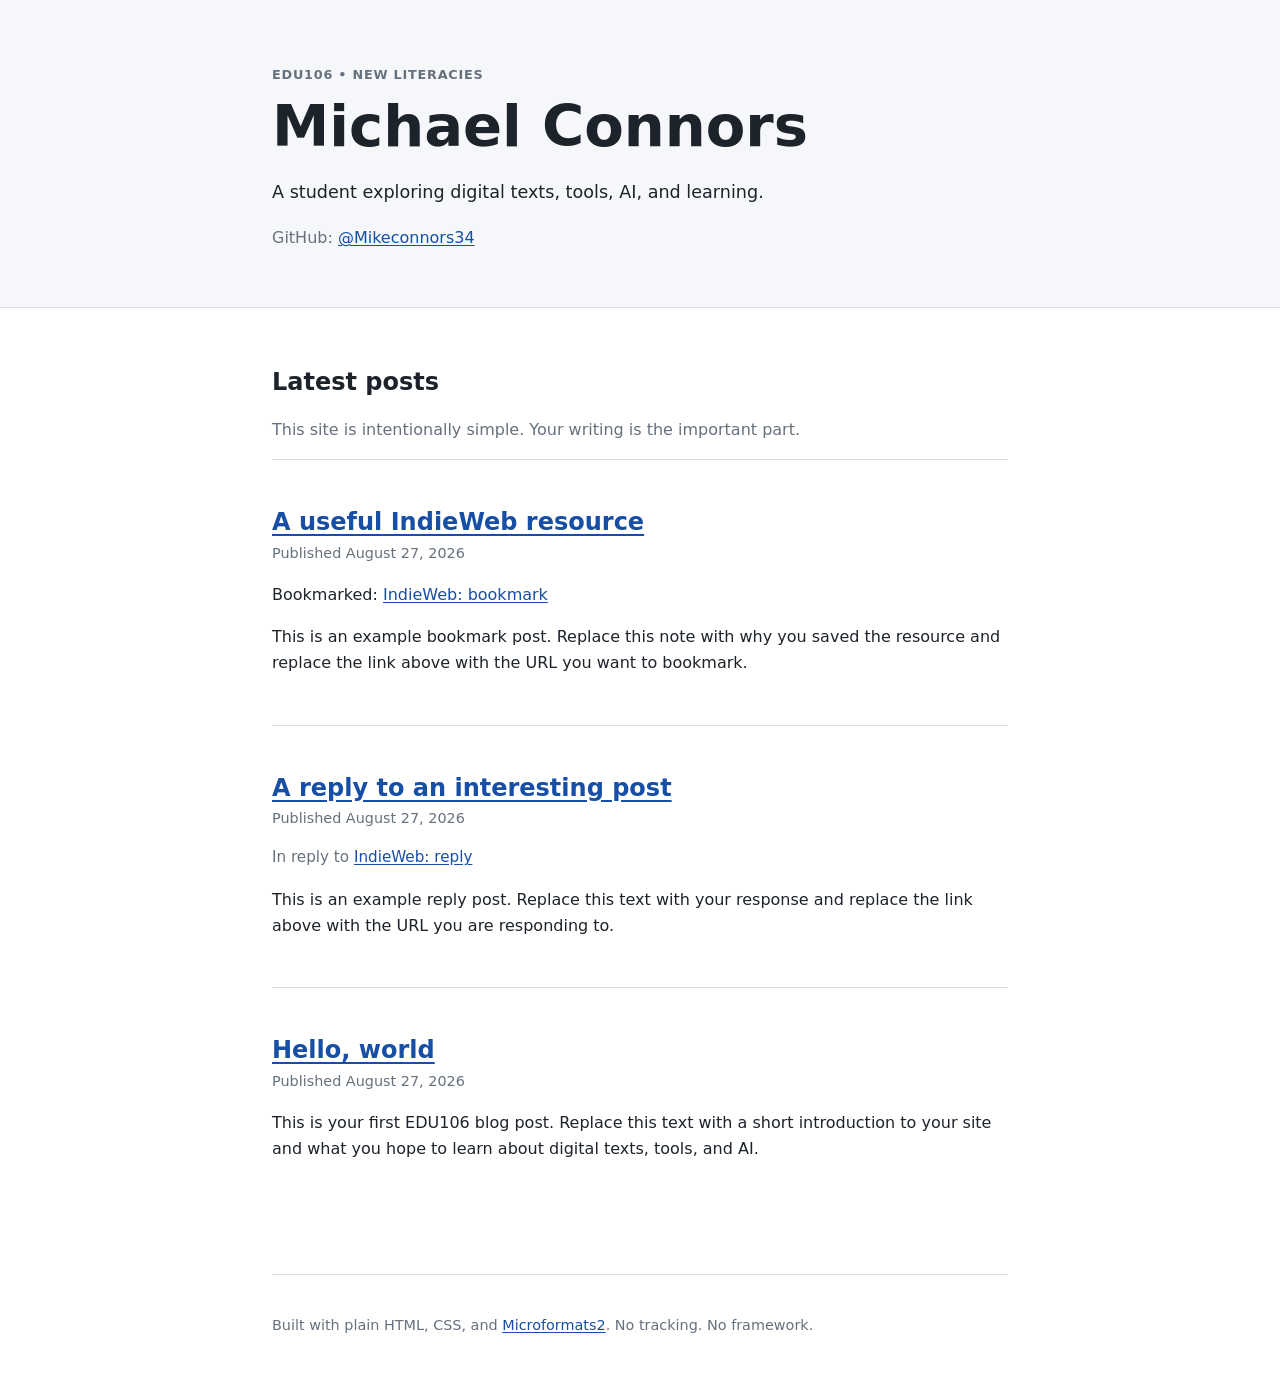
==== index.html @ c44e1bfe "Personalize blog for Michael Connors" ====
<!doctype html>
<html lang="en">
<head>
  <meta charset="utf-8">
  <meta name="viewport" content="width=device-width, initial-scale=1">
  <title>Michael Connors' EDU106 Blog</title>
  <meta name="description" content="Michael Connors' IndieWeb course blog for EDU106.">
  <link rel="stylesheet" href="styles.css">
</head>
<body>
  <header class="site-header h-card">
    <div class="wrap">
      <p class="eyebrow">EDU106 • New Literacies</p>
      <h1><a class="p-name u-url u-uid" href="./">Michael Connors</a></h1>
      <p class="p-note">A student exploring digital texts, tools, AI, and learning.</p>
      <p class="small">GitHub: <a class="u-url" rel="me" href="https://github.com/Mikeconnors34">@Mikeconnors34</a></p>
    </div>
  </header>

  <main class="wrap h-feed">
    <h2 class="p-name">Latest posts</h2>
    <p class="intro">This site is intentionally simple. Your writing is the important part.</p>

    <article class="h-entry post-card">
      <header>
        <h3 class="p-name"><a class="u-url u-uid" rel="bookmark" href="posts/bookmark-example.html">A useful IndieWeb resource</a></h3>
        <p class="meta">Published <time class="dt-published" datetime="2026-08-27">August 27, 2026</time></p>
        <p class="bookmark-context">Bookmarked: <a class="u-bookmark-of" href="https://indieweb.org/bookmark">IndieWeb: bookmark</a></p>
      </header>
      <div class="e-content">
        <p>This is an example bookmark post. Replace this note with why you saved the resource and replace the link above with the URL you want to bookmark.</p>
      </div>
      <p class="p-author h-card visually-hidden"><a class="p-name u-url" href="./">Michael Connors</a></p>
    </article>

    <article class="h-entry post-card">
      <header>
        <h3 class="p-name"><a class="u-url u-uid" rel="bookmark" href="posts/reply-example.html">A reply to an interesting post</a></h3>
        <p class="meta">Published <time class="dt-published" datetime="2026-08-27">August 27, 2026</time></p>
        <p class="reply-context">In reply to <a class="u-in-reply-to" href="https://indieweb.org/reply">IndieWeb: reply</a></p>
      </header>
      <div class="e-content">
        <p>This is an example reply post. Replace this text with your response and replace the link above with the URL you are responding to.</p>
      </div>
      <p class="p-author h-card visually-hidden"><a class="p-name u-url" href="./">Michael Connors</a></p>
    </article>

    <article class="h-entry post-card">
      <header>
        <h3 class="p-name"><a class="u-url u-uid" rel="bookmark" href="posts/hello-world.html">Hello, world</a></h3>
        <p class="meta">Published <time class="dt-published" datetime="2026-08-27">August 27, 2026</time></p>
      </header>
      <div class="e-content">
        <p>This is your first EDU106 blog post. Replace this text with a short introduction to your site and what you hope to learn about digital texts, tools, and AI.</p>
      </div>
      <p class="p-author h-card visually-hidden"><a class="p-name u-url" href="./">Michael Connors</a></p>
    </article>
  </main>

  <footer class="wrap site-footer">
    <p>Built with plain HTML, CSS, and <a href="https://microformats.org/">Microformats2</a>. No tracking. No framework.</p>
  </footer>
</body>
</html>
---- styles.css ----
:root {
  --max: 46rem;
  --text: #1d232a;
  --muted: #66717e;
  --line: #d9dee5;
  --paper: #ffffff;
  --wash: #f5f7fa;
  --link: #174ea6;
}

* { box-sizing: border-box; }
html { font-family: system-ui, -apple-system, BlinkMacSystemFont, "Segoe UI", sans-serif; color: var(--text); background: var(--paper); }
body { margin: 0; line-height: 1.65; }
a { color: var(--link); text-underline-offset: .15em; }
a:hover { text-decoration-thickness: .14em; }
.wrap { width: min(calc(100% - 2rem), var(--max)); margin-inline: auto; }
.site-header { padding: 4rem 0 2.5rem; background: var(--wash); border-bottom: 1px solid var(--line); }
.site-header.compact { padding: 1.25rem 0; }
.eyebrow { margin: 0 0 .4rem; color: var(--muted); font-weight: 700; letter-spacing: .06em; text-transform: uppercase; font-size: .8rem; }
h1, h2, h3 { line-height: 1.2; }
.site-header h1 { margin: 0; font-size: clamp(2rem, 7vw, 3.6rem); }
.site-header h1 a { color: inherit; text-decoration: none; }
.p-note { font-size: 1.1rem; max-width: 35rem; }
.small, .meta, .intro, .site-footer, .reply-context { color: var(--muted); }
main { padding: 2.5rem 0 4rem; }
.post-card { padding: 1.5rem 0 2rem; border-top: 1px solid var(--line); }
.post-card h3 { margin-bottom: .3rem; font-size: 1.5rem; }
.meta { margin-top: 0; font-size: .9rem; }
.reply-context { font-size: .95rem; margin-top: .25rem; }
.full-post { padding-top: 2rem; }
.full-post h1 { font-size: clamp(2rem, 7vw, 3rem); margin-bottom: .4rem; }
.site-footer { border-top: 1px solid var(--line); padding: 1.5rem 0 3rem; font-size: .9rem; }
.visually-hidden { position: absolute !important; width: 1px; height: 1px; padding: 0; margin: -1px; overflow: hidden; clip: rect(0,0,0,0); white-space: nowrap; border: 0; }
@media (prefers-color-scheme: dark) {
  :root { --text: #f2f4f7; --muted: #b6bec9; --line: #38414c; --paper: #14181d; --wash: #1b2026; --link: #9ec1ff; }
}
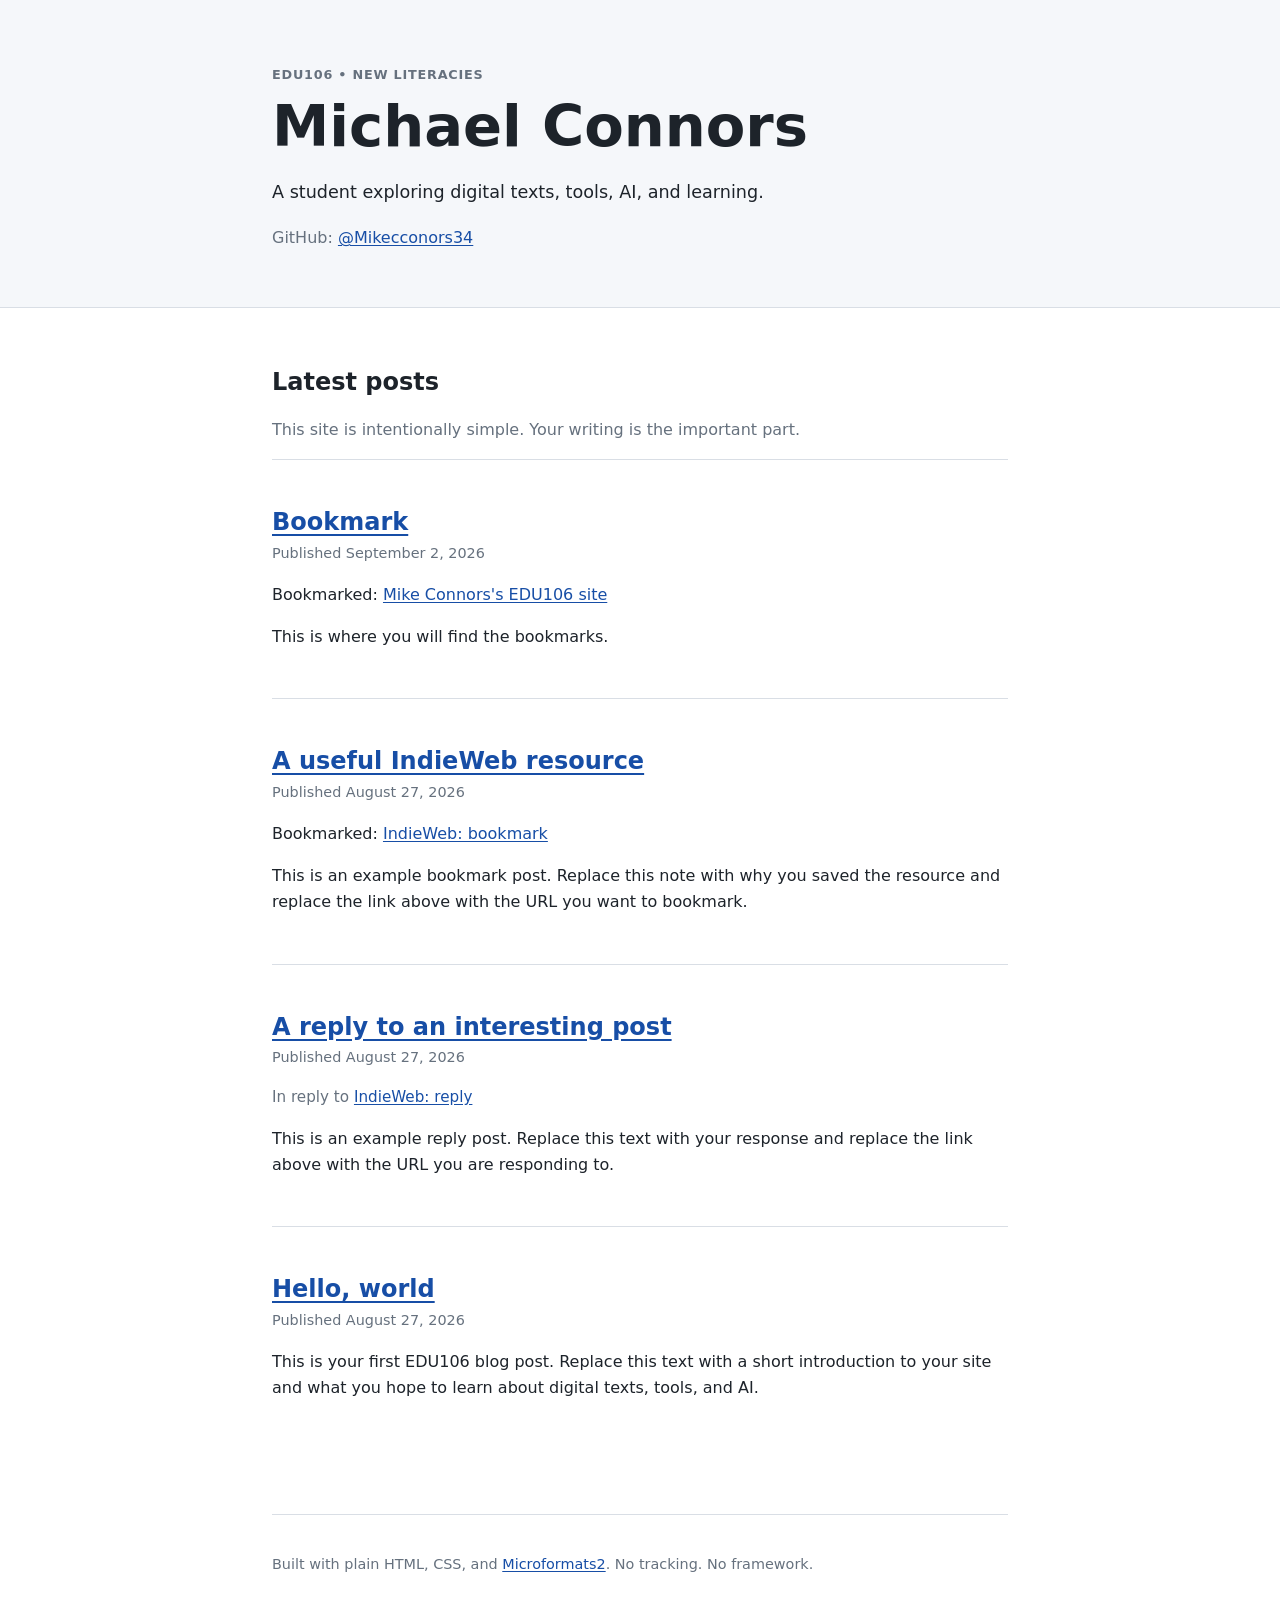
==== commit 92a67b6a: "Add bookmark post" ====
--- a/index.html
+++ b/index.html
@@ -3,8 +3,8 @@
 <head>
   <meta charset="utf-8">
   <meta name="viewport" content="width=device-width, initial-scale=1">
-  <title>Michael Connors' EDU106 Blog</title>
-  <meta name="description" content="Michael Connors' IndieWeb course blog for EDU106.">
+  <title>My EDU106 Blog</title>
+  <meta name="description" content="A lightweight IndieWeb course blog for EDU106.">
   <link rel="stylesheet" href="styles.css">
 </head>
 <body>
@@ -13,13 +13,25 @@
       <p class="eyebrow">EDU106 • New Literacies</p>
       <h1><a class="p-name u-url u-uid" href="./">Michael Connors</a></h1>
       <p class="p-note">A student exploring digital texts, tools, AI, and learning.</p>
-      <p class="small">GitHub: <a class="u-url" rel="me" href="https://github.com/Mikeconnors34">@Mikeconnors34</a></p>
+      <p class="small">GitHub: <a class="u-url" rel="me" href="https://github.com/Mikecconors34">@Mikecconors34</a></p>
     </div>
   </header>
 
   <main class="wrap h-feed">
     <h2 class="p-name">Latest posts</h2>
     <p class="intro">This site is intentionally simple. Your writing is the important part.</p>
+
+    <article class="h-entry post-card">
+      <header>
+        <h3 class="p-name"><a class="u-url u-uid" rel="bookmark" href="posts/bookmark.html">Bookmark</a></h3>
+        <p class="meta">Published <time class="dt-published" datetime="2026-09-02">September 2, 2026</time></p>
+        <p class="bookmark-context">Bookmarked: <a class="u-bookmark-of" href="https://mikeconnors34.github.io/edu106/">Mike Connors's EDU106 site</a></p>
+      </header>
+      <div class="e-content">
+        <p>This is where you will find the bookmarks.</p>
+      </div>
+      <p class="p-author h-card visually-hidden"><a class="p-name u-url" href="./">Michael Connors</a></p>
+    </article>
 
     <article class="h-entry post-card">
       <header>
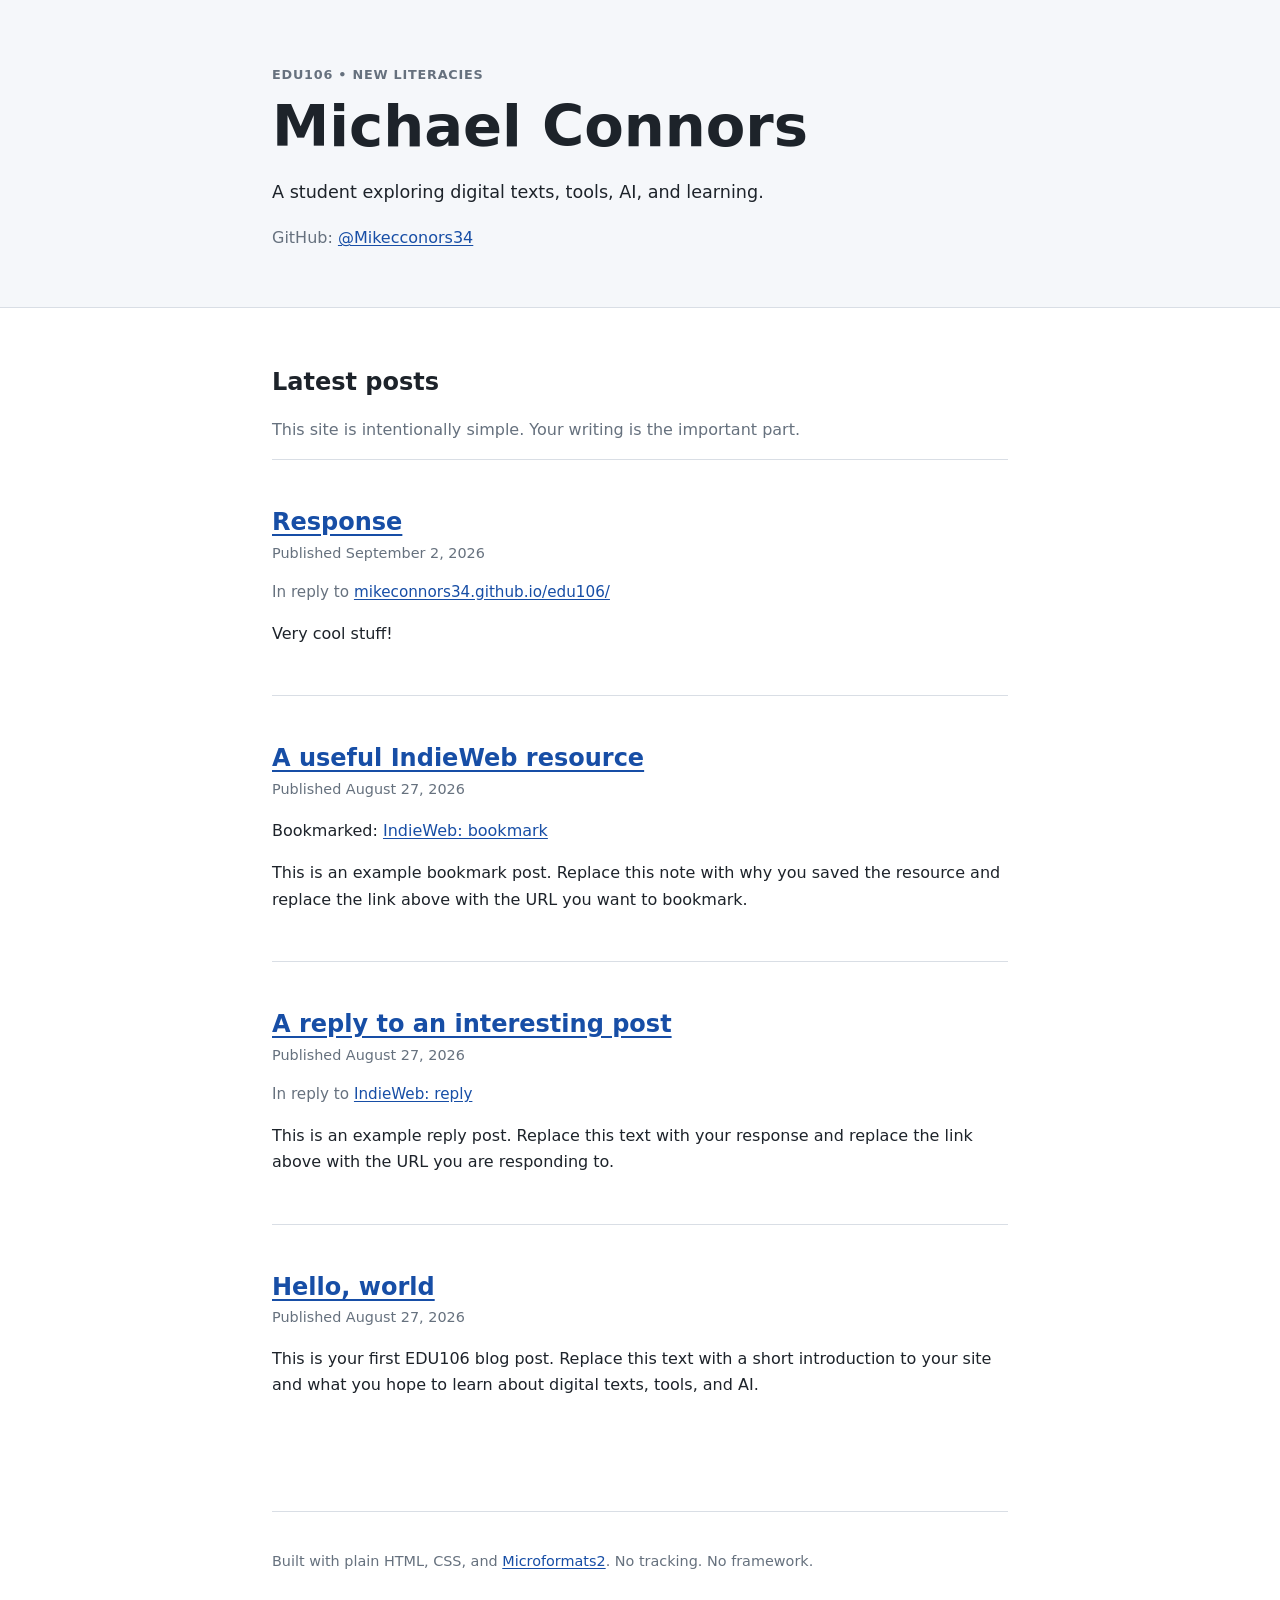
==== commit 58a26c13: "Add response reply post" ====
--- a/index.html
+++ b/index.html
@@ -23,12 +23,12 @@
 
     <article class="h-entry post-card">
       <header>
-        <h3 class="p-name"><a class="u-url u-uid" rel="bookmark" href="posts/bookmark.html">Bookmark</a></h3>
+        <h3 class="p-name"><a class="u-url u-uid" rel="bookmark" href="posts/response.html">Response</a></h3>
         <p class="meta">Published <time class="dt-published" datetime="2026-09-02">September 2, 2026</time></p>
-        <p class="bookmark-context">Bookmarked: <a class="u-bookmark-of" href="https://mikeconnors34.github.io/edu106/">Mike Connors's EDU106 site</a></p>
+        <p class="reply-context">In reply to <a class="u-in-reply-to" href="https://mikeconnors34.github.io/edu106/">mikeconnors34.github.io/edu106/</a></p>
       </header>
       <div class="e-content">
-        <p>This is where you will find the bookmarks.</p>
+        <p>Very cool stuff!</p>
       </div>
       <p class="p-author h-card visually-hidden"><a class="p-name u-url" href="./">Michael Connors</a></p>
     </article>
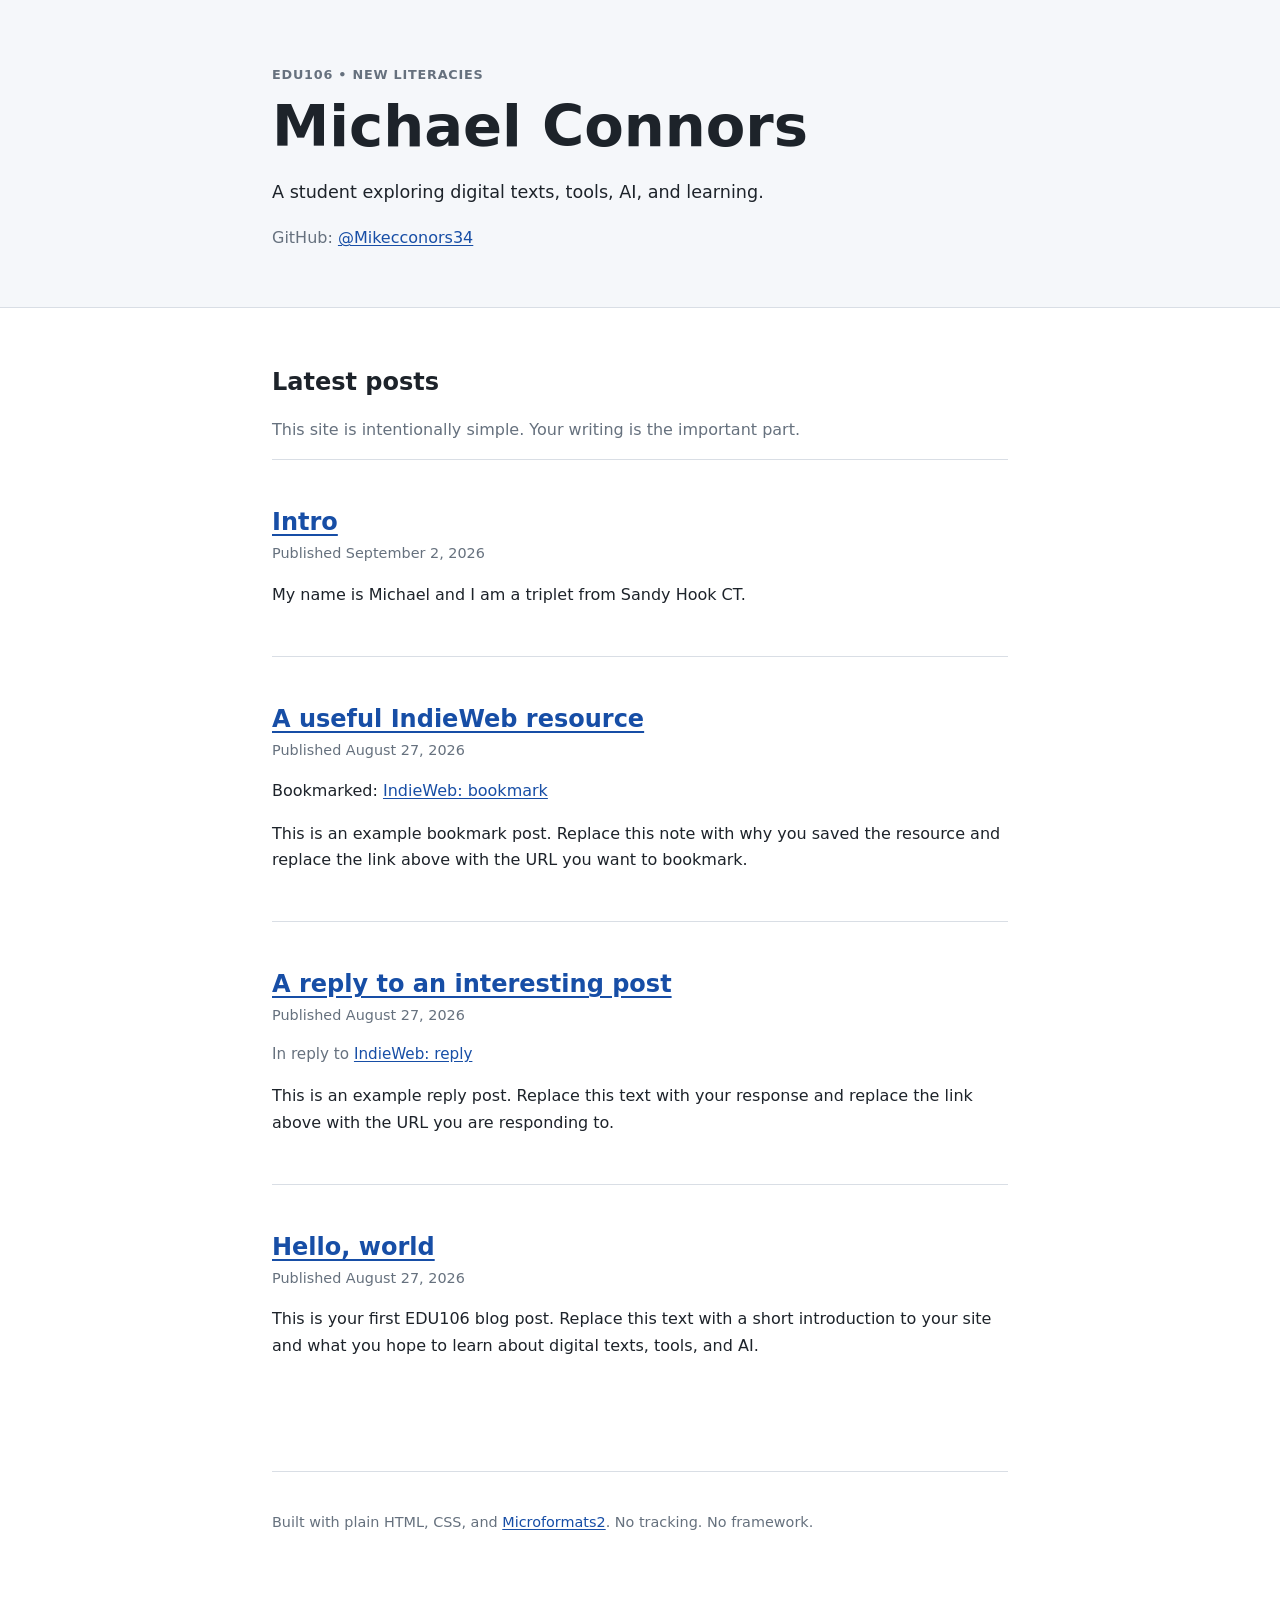
==== commit 55890a8d: "Add Intro blog post" ====
--- a/index.html
+++ b/index.html
@@ -23,12 +23,11 @@
 
     <article class="h-entry post-card">
       <header>
-        <h3 class="p-name"><a class="u-url u-uid" rel="bookmark" href="posts/response.html">Response</a></h3>
+        <h3 class="p-name"><a class="u-url u-uid" rel="bookmark" href="posts/intro.html">Intro</a></h3>
         <p class="meta">Published <time class="dt-published" datetime="2026-09-02">September 2, 2026</time></p>
-        <p class="reply-context">In reply to <a class="u-in-reply-to" href="https://mikeconnors34.github.io/edu106/">mikeconnors34.github.io/edu106/</a></p>
       </header>
       <div class="e-content">
-        <p>Very cool stuff!</p>
+        <p>My name is Michael and I am a triplet from Sandy Hook CT.</p>
       </div>
       <p class="p-author h-card visually-hidden"><a class="p-name u-url" href="./">Michael Connors</a></p>
     </article>
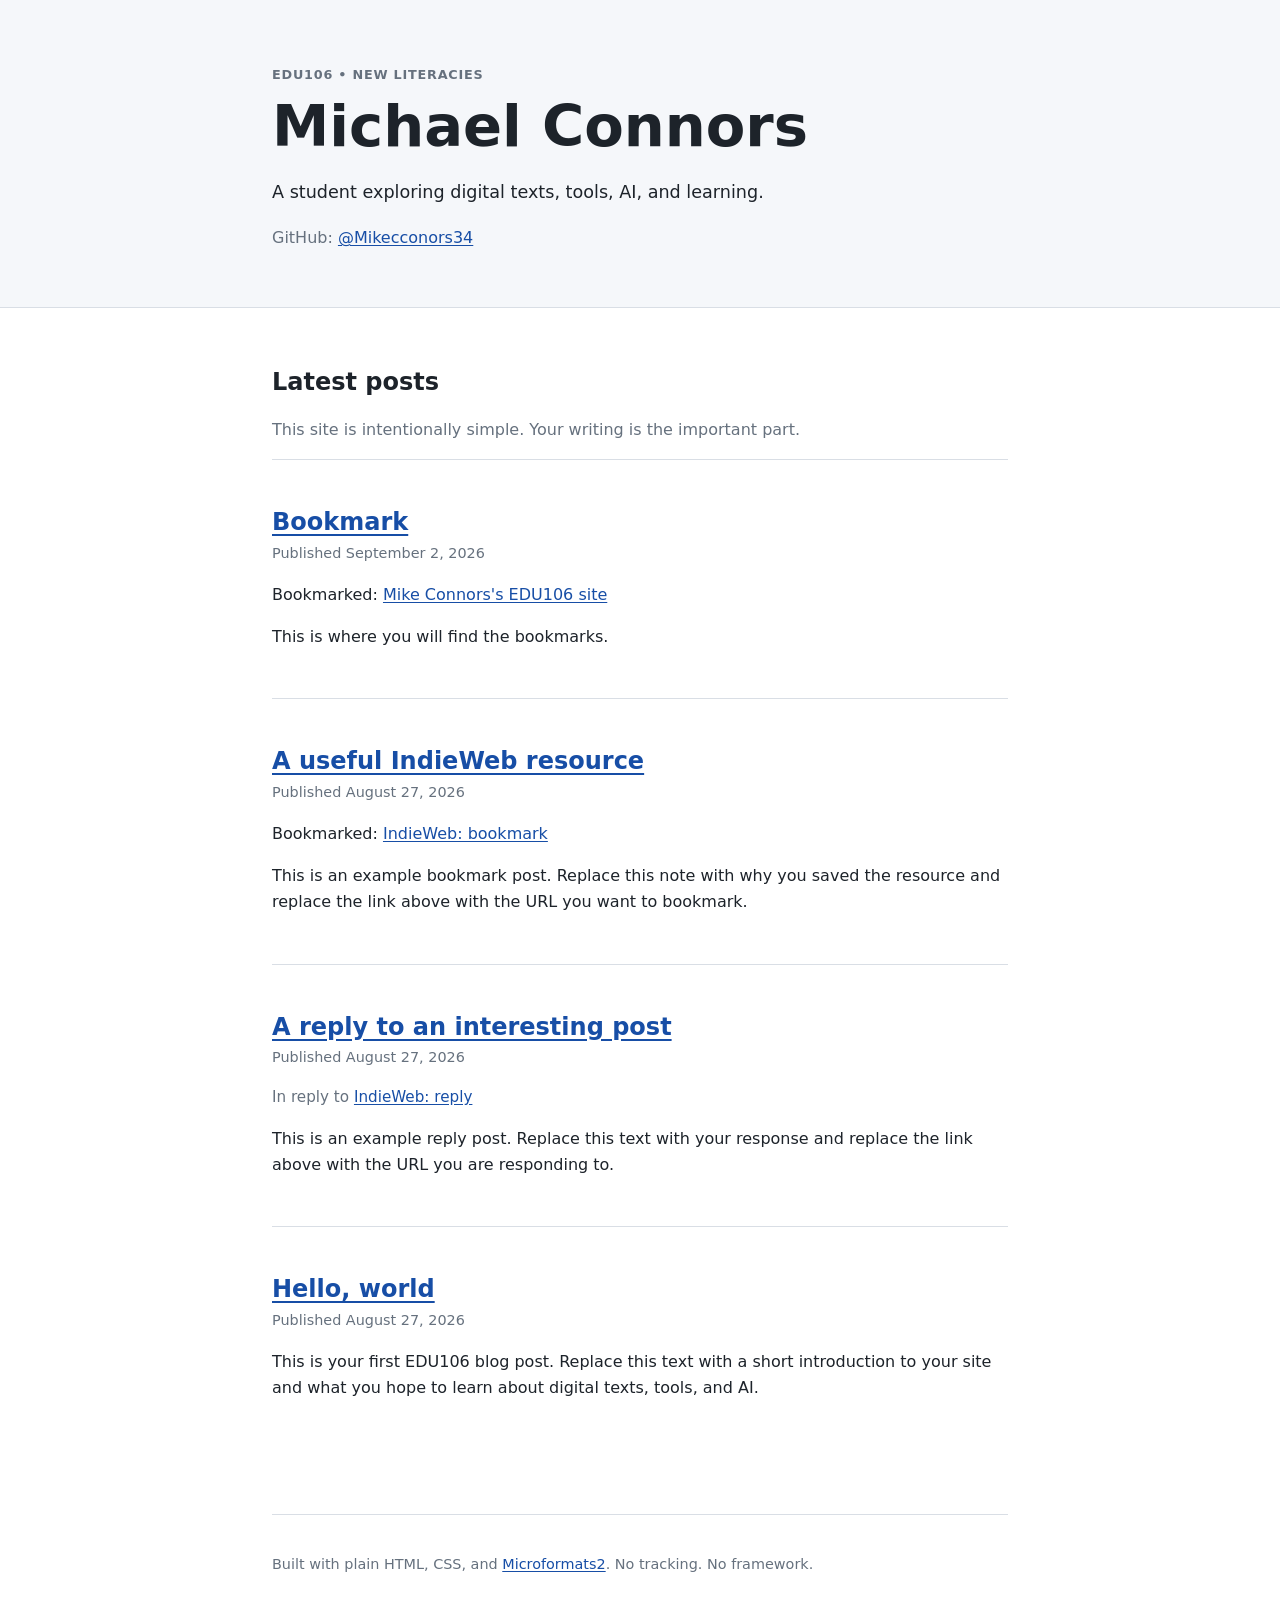
==== commit d6eedbb4: "Merge pull request #3 from Mikeconnors34/codex/create-bookmark-post-from-example Add bookmark post a" ====
--- a/index.html
+++ b/index.html
@@ -23,11 +23,12 @@
 
     <article class="h-entry post-card">
       <header>
-        <h3 class="p-name"><a class="u-url u-uid" rel="bookmark" href="posts/intro.html">Intro</a></h3>
+        <h3 class="p-name"><a class="u-url u-uid" rel="bookmark" href="posts/bookmark.html">Bookmark</a></h3>
         <p class="meta">Published <time class="dt-published" datetime="2026-09-02">September 2, 2026</time></p>
+        <p class="bookmark-context">Bookmarked: <a class="u-bookmark-of" href="https://mikeconnors34.github.io/edu106/">Mike Connors's EDU106 site</a></p>
       </header>
       <div class="e-content">
-        <p>My name is Michael and I am a triplet from Sandy Hook CT.</p>
+        <p>This is where you will find the bookmarks.</p>
       </div>
       <p class="p-author h-card visually-hidden"><a class="p-name u-url" href="./">Michael Connors</a></p>
     </article>
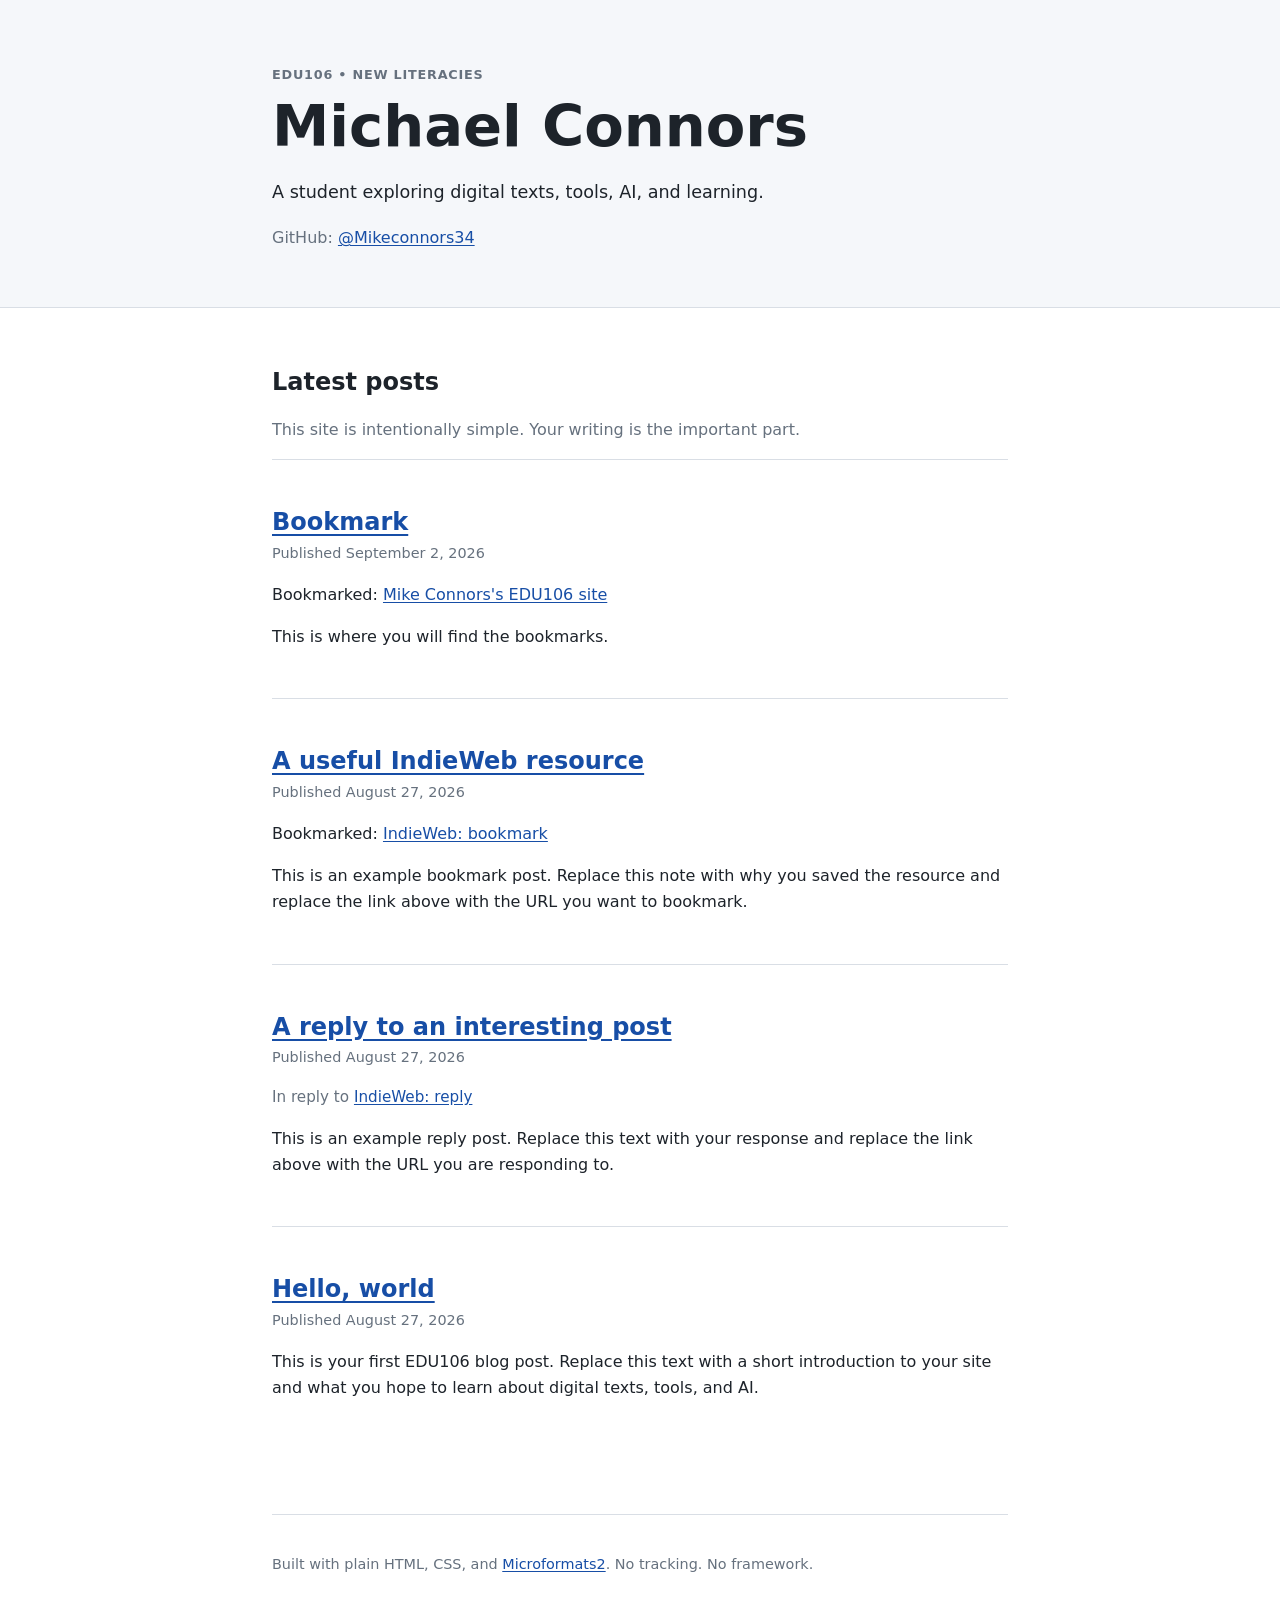
==== commit 802dc7ff: "Merge pull request #2 from Mikeconnors34/codex/personalize-edu106-blog-for-michael-connors Personali" ====
--- a/index.html
+++ b/index.html
@@ -3,8 +3,8 @@
 <head>
   <meta charset="utf-8">
   <meta name="viewport" content="width=device-width, initial-scale=1">
-  <title>My EDU106 Blog</title>
-  <meta name="description" content="A lightweight IndieWeb course blog for EDU106.">
+  <title>Michael Connors' EDU106 Blog</title>
+  <meta name="description" content="Michael Connors' IndieWeb course blog for EDU106.">
   <link rel="stylesheet" href="styles.css">
 </head>
 <body>
@@ -13,7 +13,7 @@
       <p class="eyebrow">EDU106 • New Literacies</p>
       <h1><a class="p-name u-url u-uid" href="./">Michael Connors</a></h1>
       <p class="p-note">A student exploring digital texts, tools, AI, and learning.</p>
-      <p class="small">GitHub: <a class="u-url" rel="me" href="https://github.com/Mikecconors34">@Mikecconors34</a></p>
+      <p class="small">GitHub: <a class="u-url" rel="me" href="https://github.com/Mikeconnors34">@Mikeconnors34</a></p>
     </div>
   </header>
 
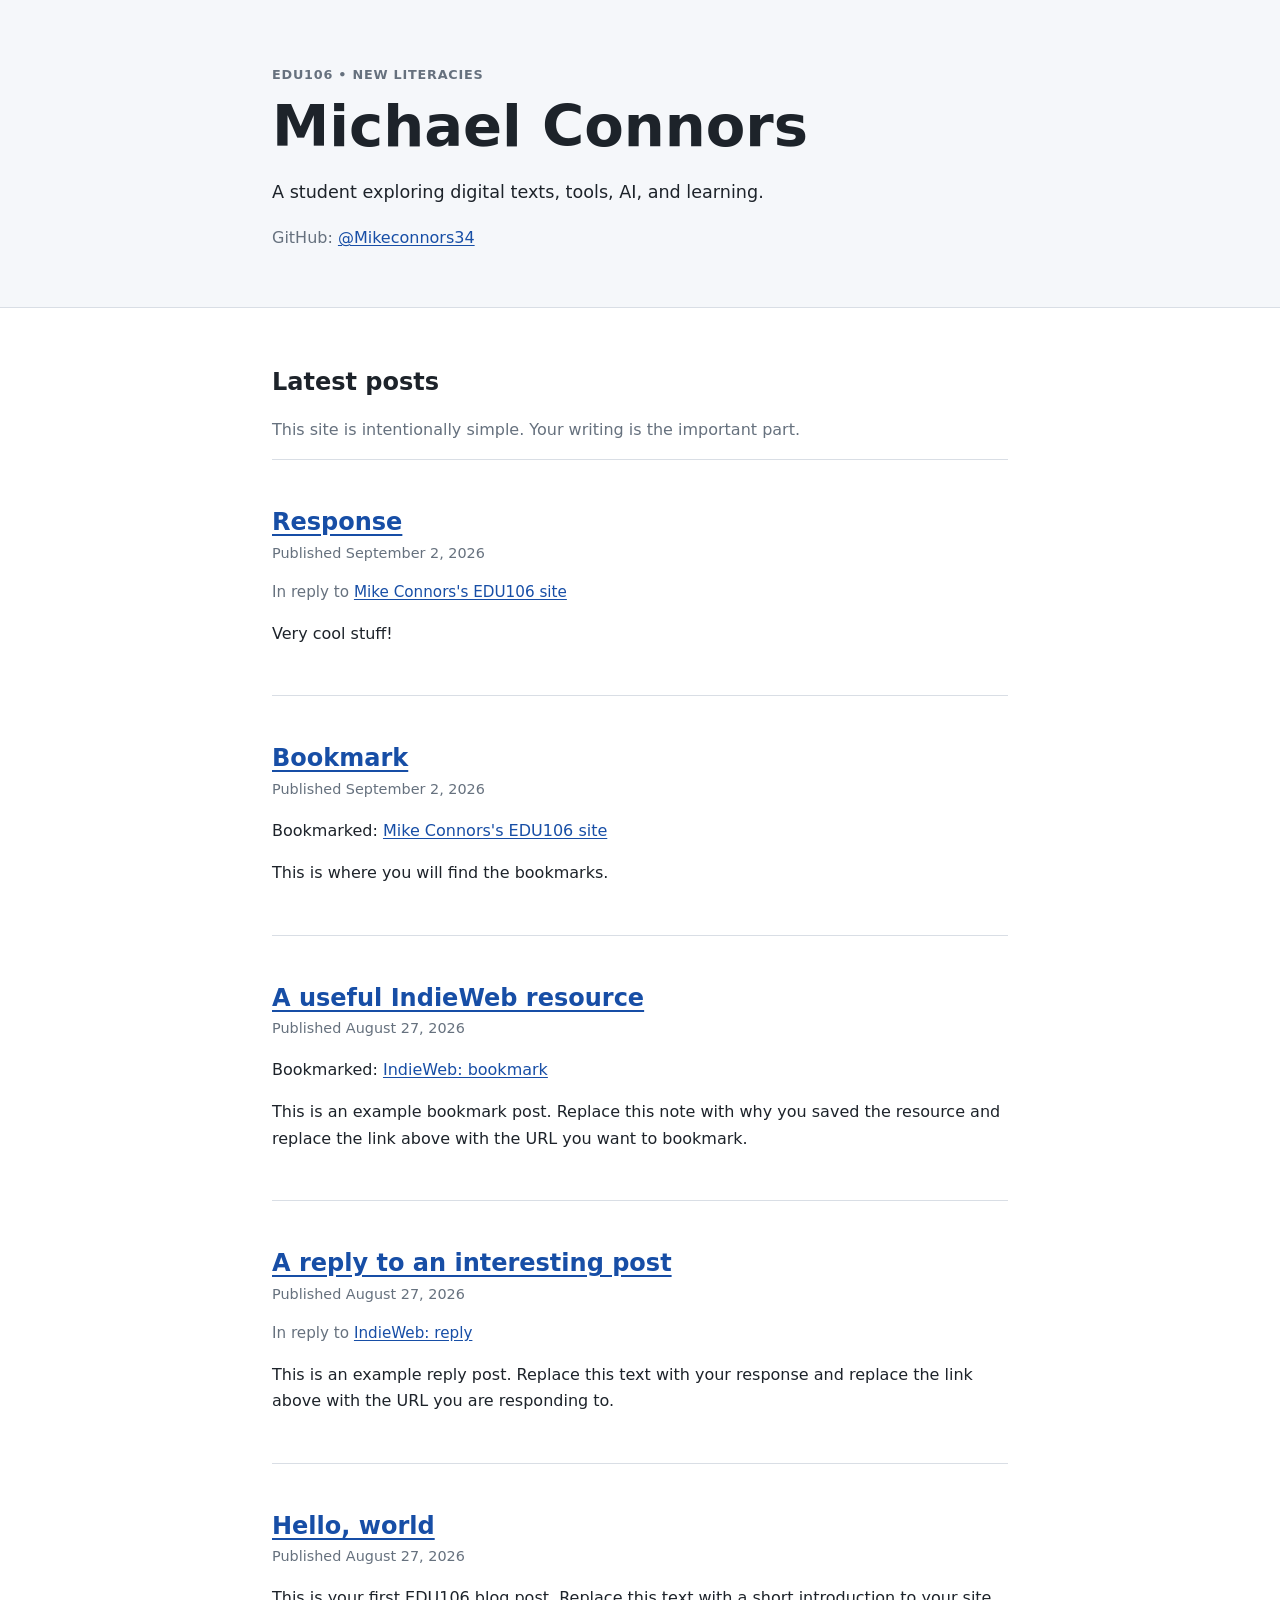
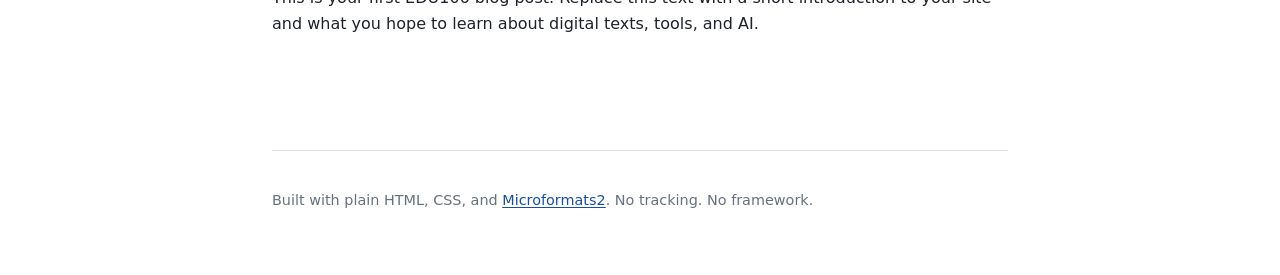
==== commit e4ea7e6e: "Add response reply post" ====
--- a/index.html
+++ b/index.html
@@ -20,6 +20,18 @@
   <main class="wrap h-feed">
     <h2 class="p-name">Latest posts</h2>
     <p class="intro">This site is intentionally simple. Your writing is the important part.</p>
+
+    <article class="h-entry post-card">
+      <header>
+        <h3 class="p-name"><a class="u-url u-uid" rel="bookmark" href="posts/response.html">Response</a></h3>
+        <p class="meta">Published <time class="dt-published" datetime="2026-09-02">September 2, 2026</time></p>
+        <p class="reply-context">In reply to <a class="u-in-reply-to" href="https://mikeconnors34.github.io/edu106/">Mike Connors's EDU106 site</a></p>
+      </header>
+      <div class="e-content">
+        <p>Very cool stuff!</p>
+      </div>
+      <p class="p-author h-card visually-hidden"><a class="p-name u-url" href="./">Michael Connors</a></p>
+    </article>
 
     <article class="h-entry post-card">
       <header>
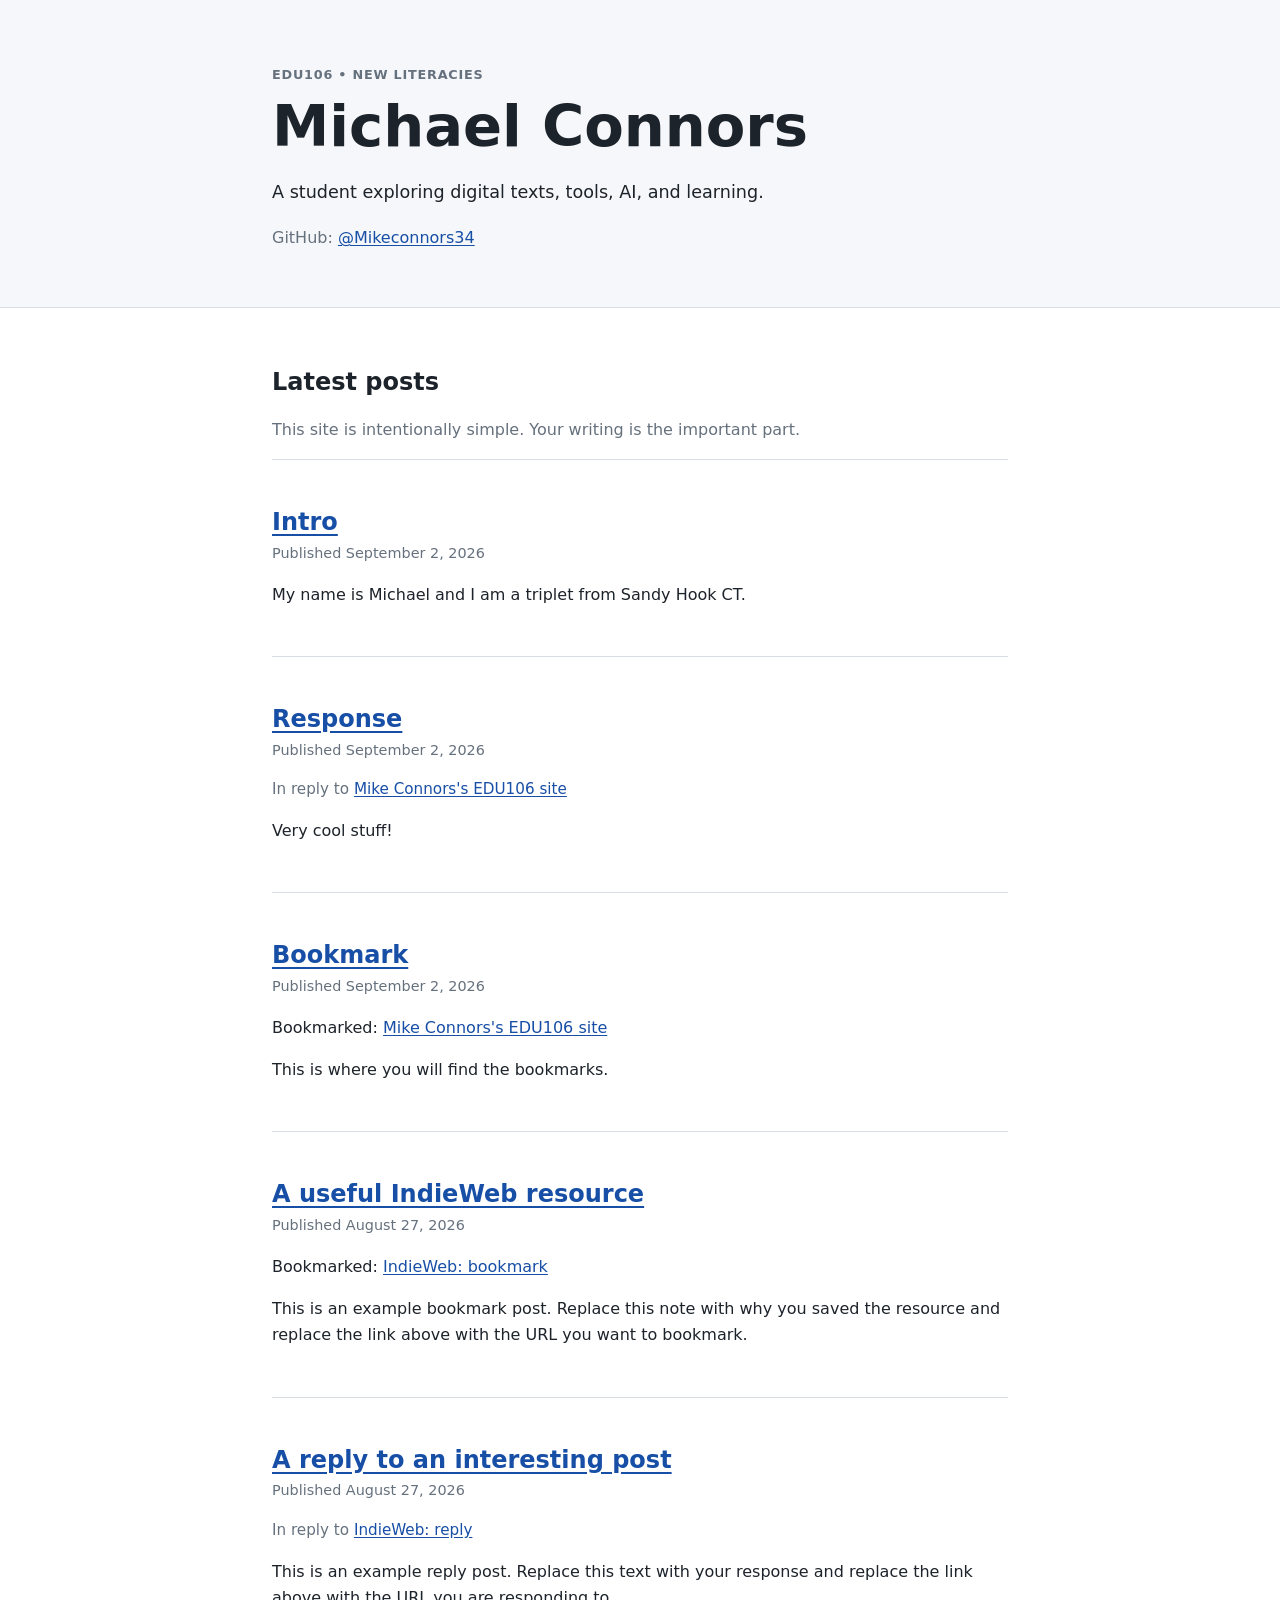
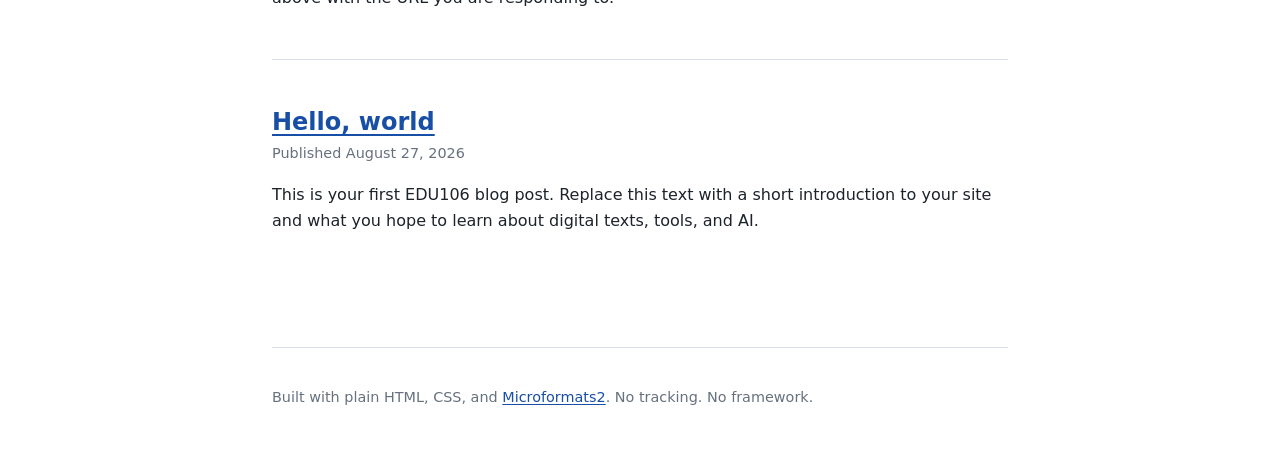
==== commit 1b710c60: "Add Intro blog post" ====
--- a/index.html
+++ b/index.html
@@ -20,6 +20,17 @@
   <main class="wrap h-feed">
     <h2 class="p-name">Latest posts</h2>
     <p class="intro">This site is intentionally simple. Your writing is the important part.</p>
+
+    <article class="h-entry post-card">
+      <header>
+        <h3 class="p-name"><a class="u-url u-uid" rel="bookmark" href="posts/intro.html">Intro</a></h3>
+        <p class="meta">Published <time class="dt-published" datetime="2026-09-02">September 2, 2026</time></p>
+      </header>
+      <div class="e-content">
+        <p>My name is Michael and I am a triplet from Sandy Hook CT.</p>
+      </div>
+      <p class="p-author h-card visually-hidden"><a class="p-name u-url" href="./">Michael Connors</a></p>
+    </article>
 
     <article class="h-entry post-card">
       <header>
